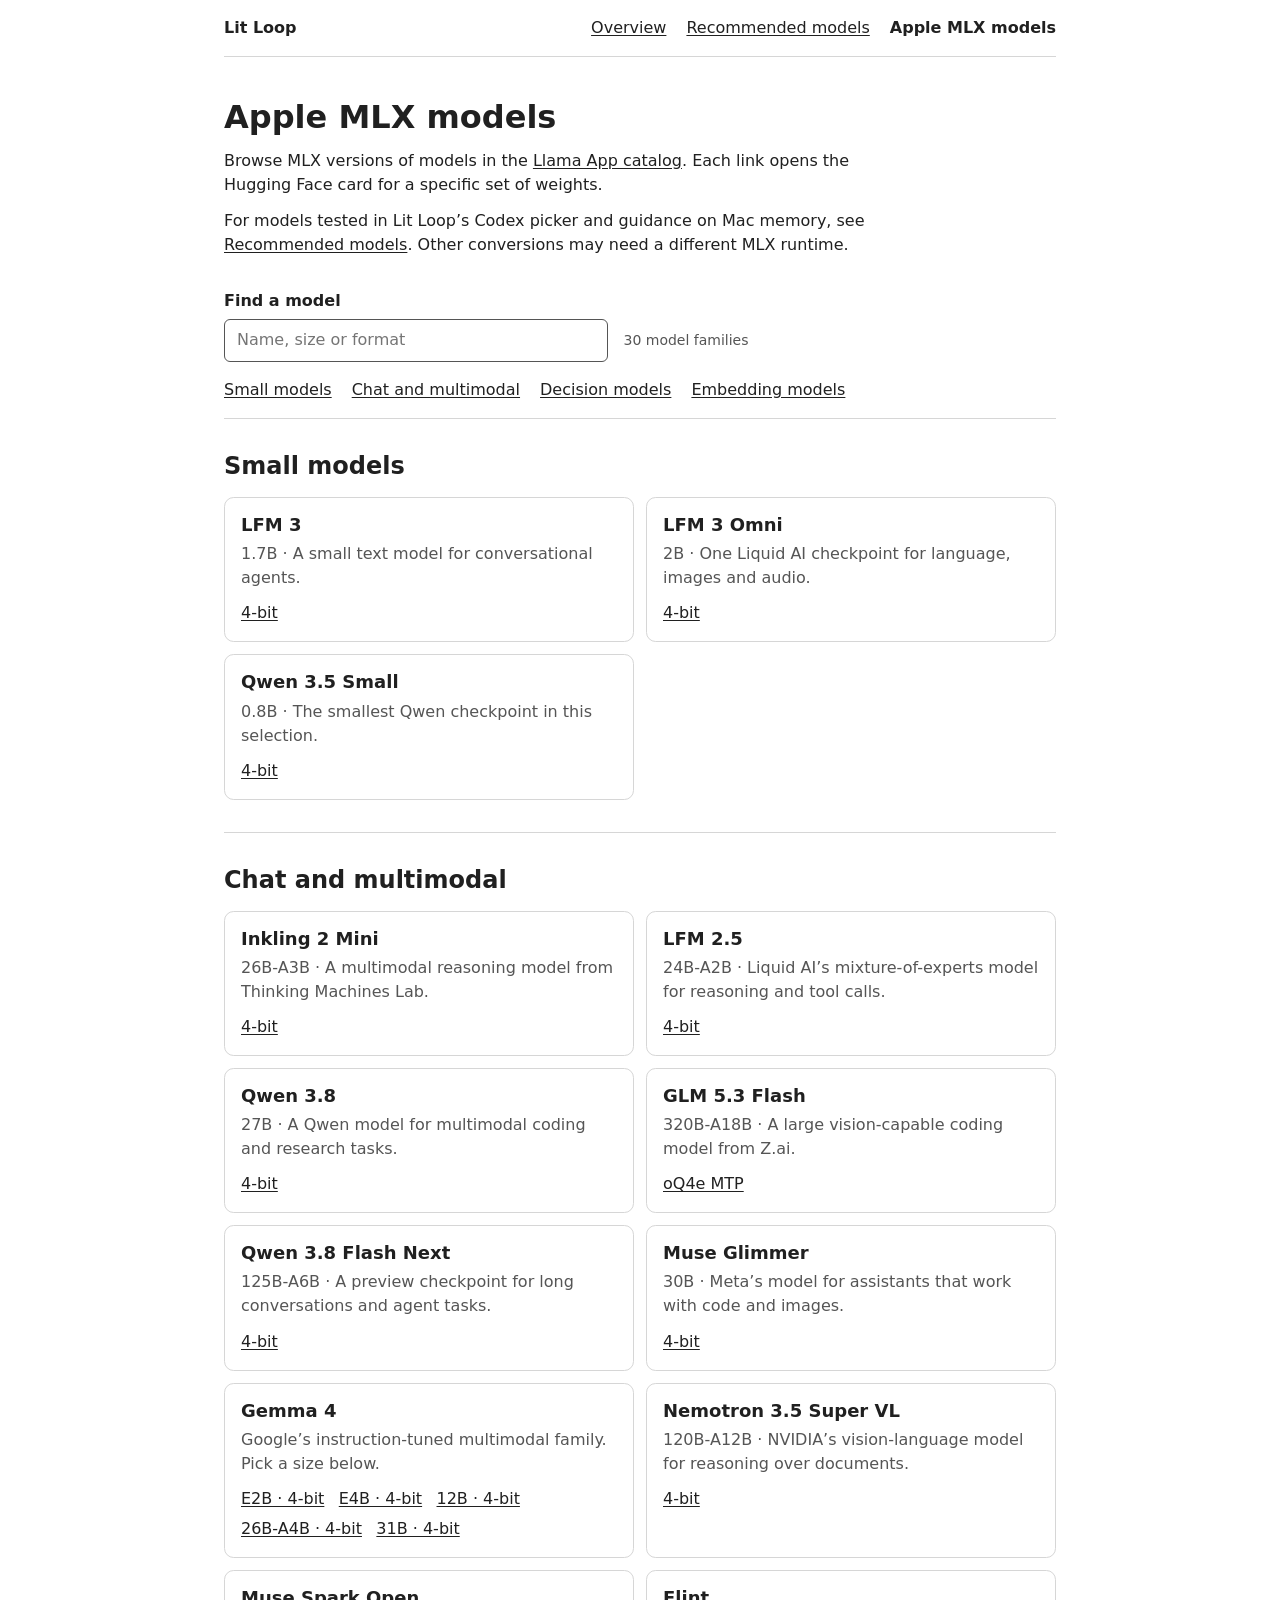
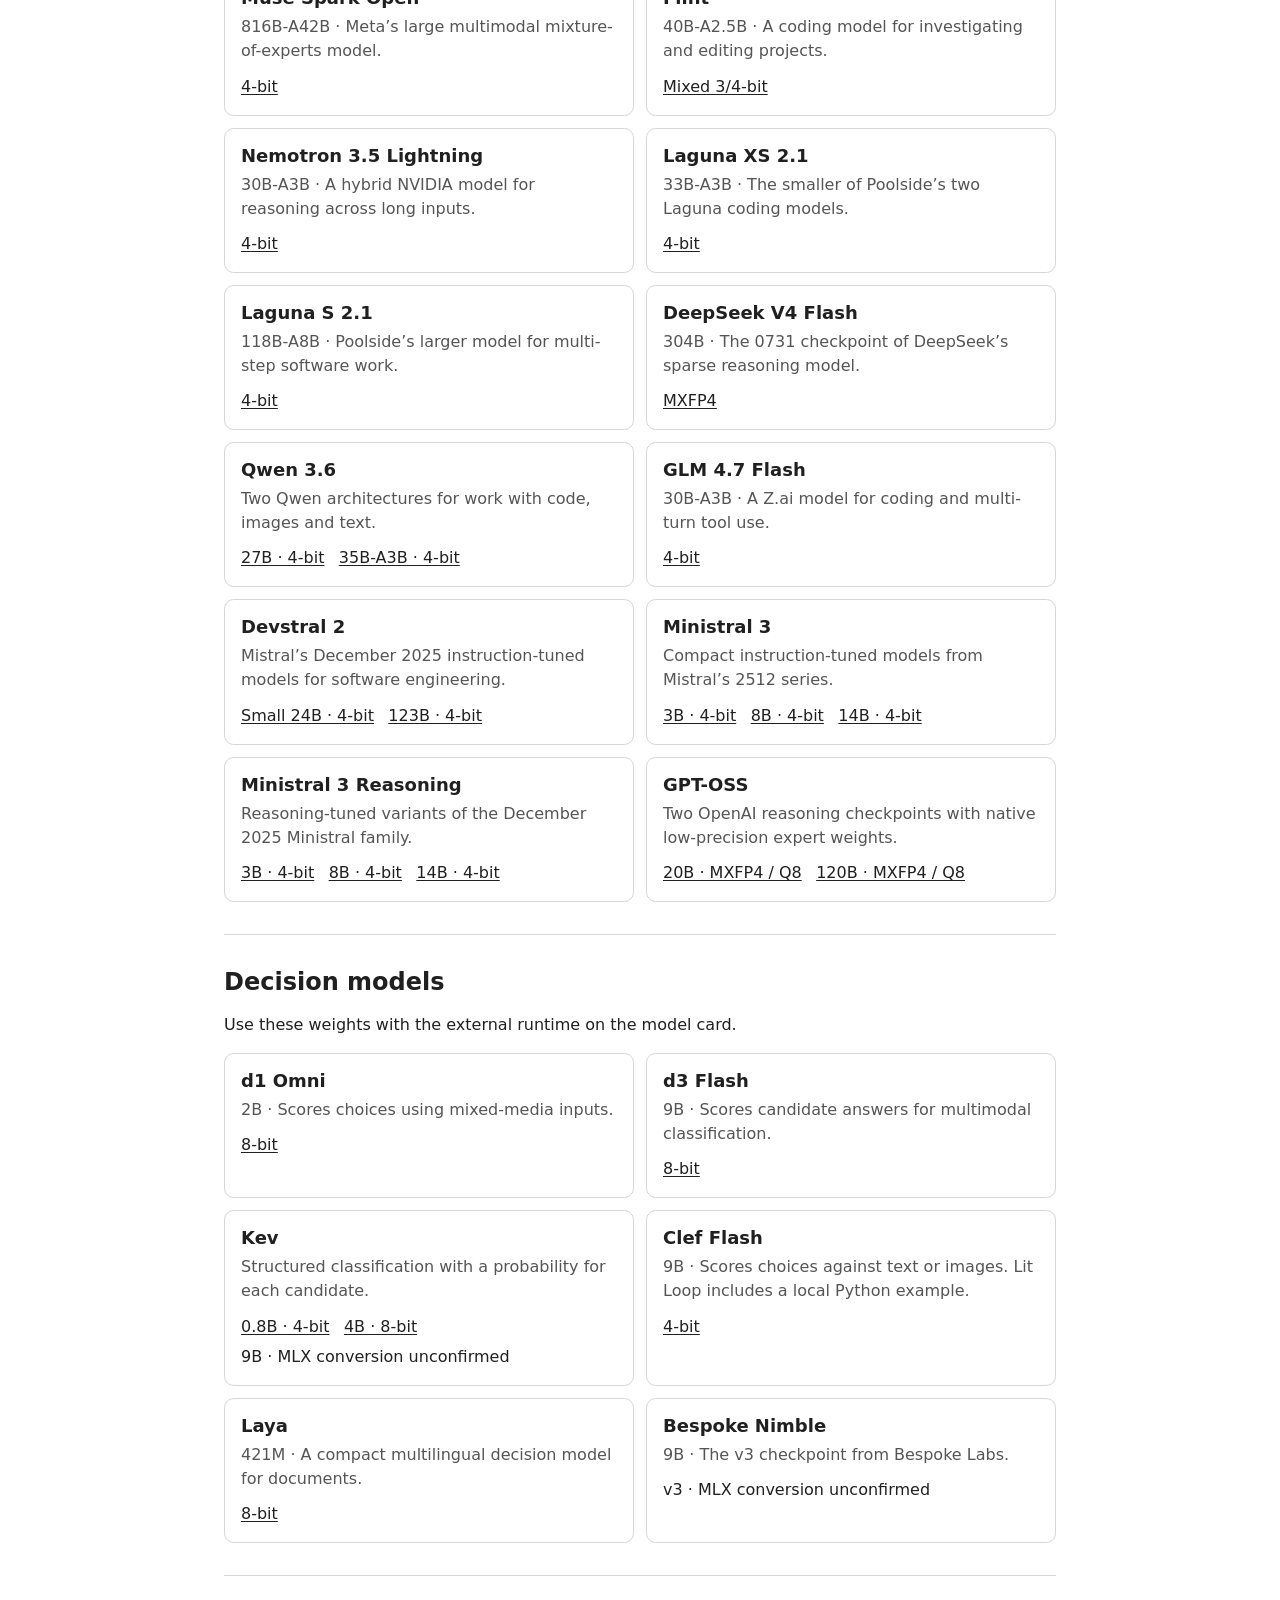
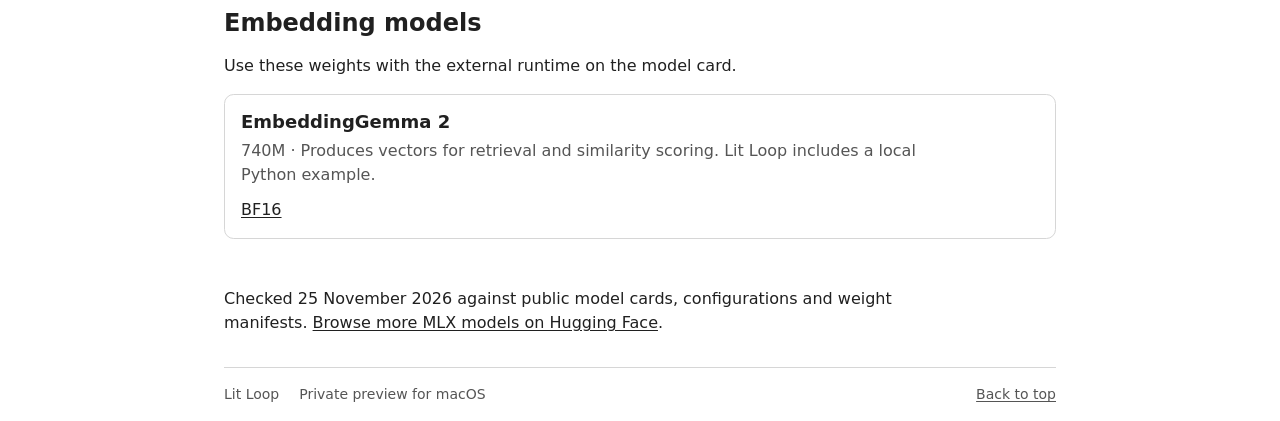
==== apple-mlx-models.html @ b69f9ca1 "Add searchable Apple MLX model catalog" ====
<!doctype html>
<html lang="en">
<head>
  <meta charset="utf-8">
  <meta name="color-scheme" content="light dark">
  <meta name="viewport" content="width=device-width, initial-scale=1">
  <meta name="description" content="Browse Apple MLX conversions of chat, decision and embedding models for Apple silicon.">
  <title>Apple MLX models — Lit Loop</title>
  <link rel="icon" href="data:,">
  <link rel="stylesheet" href="style.css">
</head>
<body id="top">
  <a class="skip" href="#main">Skip to content</a>
  <header class="shell masthead">
    <a class="wordmark" href="./" aria-label="Lit Loop home">Lit Loop</a>
    <nav aria-label="Main navigation">
      <a href="./">Overview</a>
      <a href="recommended-models.html">Recommended models</a>
      <a href="apple-mlx-models.html" aria-current="page">Apple MLX models</a>
    </nav>
  </header>


  <main id="main" class="shell catalog">
    <header class="page-intro">
      <h1>Apple MLX models</h1>
      <p>Browse MLX versions of models in the <a href="https://llama.app/models">Llama App catalog</a>. Each link opens the Hugging Face card for a specific set of weights.</p>
      <p>For models tested in Lit Loop’s Codex picker and guidance on Mac memory, see <a href="recommended-models.html">Recommended models</a>. Other conversions may need a different MLX runtime.</p>
    </header>
    <div id="catalog-search" hidden>
      <label for="filter">Find a model</label>
      <input id="filter" type="search" placeholder="Name, size or format">
      <span id="result" role="status"></span>
    </div>
    <nav class="catalog-index" aria-label="Model categories">
      <a href="#compact">Small models</a>
      <a href="#chat">Chat and multimodal</a>
      <a href="#decision">Decision models</a>
      <a href="#embedding">Embedding models</a>
    </nav>
    <section class="section catalog-section" id="compact" aria-labelledby="compact-title">
      <h2 id="compact-title">Small models</h2>
      <div class="catalog-grid">
        <article>
          <h3>LFM 3</h3>
          <p>1.7B · A small text model for conversational agents.</p>
          <ul>
            <li><a href="https://huggingface.co/LiquidAI/LFM3-1.7B-MLX-4bit" aria-label="LFM 3 4-bit on Hugging Face">4-bit</a></li>
          </ul>
        </article>
        <article>
          <h3>LFM 3 Omni</h3>
          <p>2B · One Liquid AI checkpoint for language, images and audio.</p>
          <ul>
            <li><a href="https://huggingface.co/LiquidAI/LFM3-Omni-2B-MLX-4bit" aria-label="LFM 3 Omni 4-bit on Hugging Face">4-bit</a></li>
          </ul>
        </article>
        <article>
          <h3>Qwen 3.5 Small</h3>
          <p>0.8B · The smallest Qwen checkpoint in this selection.</p>
          <ul>
            <li><a href="https://huggingface.co/mlx-community/Qwen3.5-0.8B-4bit" aria-label="Qwen 3.5 Small 4-bit on Hugging Face">4-bit</a></li>
          </ul>
        </article>
      </div>
    </section>
    <section class="section catalog-section" id="chat" aria-labelledby="chat-title">
      <h2 id="chat-title">Chat and multimodal</h2>
      <div class="catalog-grid">
        <article>
          <h3>Inkling 2 Mini</h3>
          <p>26B-A3B · A multimodal reasoning model from Thinking Machines Lab.</p>
          <ul>
            <li><a href="https://huggingface.co/mlx-community/Inkling-2-Mini-4bit" aria-label="Inkling 2 Mini 4-bit on Hugging Face">4-bit</a></li>
          </ul>
        </article>
        <article>
          <h3>LFM 2.5</h3>
          <p>24B-A2B · Liquid AI’s mixture-of-experts model for reasoning and tool calls.</p>
          <ul>
            <li><a href="https://huggingface.co/LiquidAI/LFM2.5-24B-A2B-MLX-4bit" aria-label="LFM 2.5 4-bit on Hugging Face">4-bit</a></li>
          </ul>
        </article>
        <article>
          <h3>Qwen 3.8</h3>
          <p>27B · A Qwen model for multimodal coding and research tasks.</p>
          <ul>
            <li><a href="https://huggingface.co/mlx-community/Qwen3.8-27B-4bit" aria-label="Qwen 3.8 4-bit on Hugging Face">4-bit</a></li>
          </ul>
        </article>
        <article>
          <h3>GLM 5.3 Flash</h3>
          <p>320B-A18B · A large vision-capable coding model from Z.ai.</p>
          <ul>
            <li><a href="https://huggingface.co/Jundot/GLM-5.3-Flash-oQ4e-mtp" aria-label="GLM 5.3 Flash oQ4e MTP on Hugging Face">oQ4e MTP</a></li>
          </ul>
        </article>
        <article>
          <h3>Qwen 3.8 Flash Next</h3>
          <p>125B-A6B · A preview checkpoint for long conversations and agent tasks.</p>
          <ul>
            <li><a href="https://huggingface.co/mlx-community/Qwen3.8-Flash-Next-4bit" aria-label="Qwen 3.8 Flash Next 4-bit on Hugging Face">4-bit</a></li>
          </ul>
        </article>
        <article>
          <h3>Muse Glimmer</h3>
          <p>30B · Meta’s model for assistants that work with code and images.</p>
          <ul>
            <li><a href="https://huggingface.co/mlx-community/Muse-Glimmer-30B-4bit" aria-label="Muse Glimmer 4-bit on Hugging Face">4-bit</a></li>
          </ul>
        </article>
        <article>
          <h3>Gemma 4</h3>
          <p>Google’s instruction-tuned multimodal family. Pick a size below.</p>
          <ul>
            <li><a href="https://huggingface.co/mlx-community/gemma-4-e2b-it-4bit" aria-label="Gemma 4 E2B · 4-bit on Hugging Face">E2B · 4-bit</a></li>
            <li><a href="https://huggingface.co/mlx-community/gemma-4-e4b-it-4bit" aria-label="Gemma 4 E4B · 4-bit on Hugging Face">E4B · 4-bit</a></li>
            <li><a href="https://huggingface.co/lmstudio-community/gemma-4-12B-it-MLX-4bit" aria-label="Gemma 4 12B · 4-bit on Hugging Face">12B · 4-bit</a></li>
            <li><a href="https://huggingface.co/mlx-community/gemma-4-26b-a4b-it-4bit" aria-label="Gemma 4 26B-A4B · 4-bit on Hugging Face">26B-A4B · 4-bit</a></li>
            <li><a href="https://huggingface.co/mlx-community/gemma-4-31b-it-4bit" aria-label="Gemma 4 31B · 4-bit on Hugging Face">31B · 4-bit</a></li>
          </ul>
        </article>
        <article>
          <h3>Nemotron 3.5 Super VL</h3>
          <p>120B-A12B · NVIDIA’s vision-language model for reasoning over documents.</p>
          <ul>
            <li><a href="https://huggingface.co/Duckets/NVIDIA-Nemotron-3.5-Super-VL-120B-A12B-MLX-4bit" aria-label="Nemotron 3.5 Super VL 4-bit on Hugging Face">4-bit</a></li>
          </ul>
        </article>
        <article>
          <h3>Muse Spark Open</h3>
          <p>816B-A42B · Meta’s large multimodal mixture-of-experts model.</p>
          <ul>
            <li><a href="https://huggingface.co/mlx-community/Muse-Spark-Open-816B-A42B-4bit" aria-label="Muse Spark Open 4-bit on Hugging Face">4-bit</a></li>
          </ul>
        </article>
        <article>
          <h3>Flint</h3>
          <p>40B-A2.5B · A coding model for investigating and editing projects.</p>
          <ul>
            <li><a href="https://huggingface.co/mlx-community/flint-mixed-3-4bit" aria-label="Flint Mixed 3/4-bit on Hugging Face">Mixed 3/4-bit</a></li>
          </ul>
        </article>
        <article>
          <h3>Nemotron 3.5 Lightning</h3>
          <p>30B-A3B · A hybrid NVIDIA model for reasoning across long inputs.</p>
          <ul>
            <li><a href="https://huggingface.co/mlx-community/NVIDIA-Nemotron-3.5-Lightning-30B-A3B-4bit" aria-label="Nemotron 3.5 Lightning 4-bit on Hugging Face">4-bit</a></li>
          </ul>
        </article>
        <article>
          <h3>Laguna XS 2.1</h3>
          <p>33B-A3B · The smaller of Poolside’s two Laguna coding models.</p>
          <ul>
            <li><a href="https://huggingface.co/mlx-community/Laguna-XS-2.1-4bit" aria-label="Laguna XS 2.1 4-bit on Hugging Face">4-bit</a></li>
          </ul>
        </article>
        <article>
          <h3>Laguna S 2.1</h3>
          <p>118B-A8B · Poolside’s larger model for multi-step software work.</p>
          <ul>
            <li><a href="https://huggingface.co/TensorFold/Laguna-S-2.1-MLX-4bit" aria-label="Laguna S 2.1 4-bit on Hugging Face">4-bit</a></li>
          </ul>
        </article>
        <article>
          <h3>DeepSeek V4 Flash</h3>
          <p>304B · The 0731 checkpoint of DeepSeek’s sparse reasoning model.</p>
          <ul>
            <li><a href="https://huggingface.co/TensorFold/DeepSeek-V4-Flash-0731-MXFP4-MLX" aria-label="DeepSeek V4 Flash MXFP4 on Hugging Face">MXFP4</a></li>
          </ul>
        </article>
        <article>
          <h3>Qwen 3.6</h3>
          <p>Two Qwen architectures for work with code, images and text.</p>
          <ul>
            <li><a href="https://huggingface.co/mlx-community/Qwen3.6-27B-4bit" aria-label="Qwen 3.6 27B · 4-bit on Hugging Face">27B · 4-bit</a></li>
            <li><a href="https://huggingface.co/mlx-community/Qwen3.6-35B-A3B-4bit" aria-label="Qwen 3.6 35B-A3B · 4-bit on Hugging Face">35B-A3B · 4-bit</a></li>
          </ul>
        </article>
        <article>
          <h3>GLM 4.7 Flash</h3>
          <p>30B-A3B · A Z.ai model for coding and multi-turn tool use.</p>
          <ul>
            <li><a href="https://huggingface.co/mlx-community/GLM-4.7-Flash-4bit" aria-label="GLM 4.7 Flash 4-bit on Hugging Face">4-bit</a></li>
          </ul>
        </article>
        <article>
          <h3>Devstral 2</h3>
          <p>Mistral’s December 2025 instruction-tuned models for software engineering.</p>
          <ul>
            <li><a href="https://huggingface.co/mlx-community/Devstral-Small-2-24B-Instruct-2512-4bit" aria-label="Devstral 2 Small 24B · 4-bit on Hugging Face">Small 24B · 4-bit</a></li>
            <li><a href="https://huggingface.co/mlx-community/Devstral-2-123B-Instruct-2512-4bit" aria-label="Devstral 2 123B · 4-bit on Hugging Face">123B · 4-bit</a></li>
          </ul>
        </article>
        <article>
          <h3>Ministral 3</h3>
          <p>Compact instruction-tuned models from Mistral’s 2512 series.</p>
          <ul>
            <li><a href="https://huggingface.co/mlx-community/Ministral-3-3B-Instruct-2512-4bit" aria-label="Ministral 3 3B · 4-bit on Hugging Face">3B · 4-bit</a></li>
            <li><a href="https://huggingface.co/mlx-community/Ministral-3-8B-Instruct-2512-4bit" aria-label="Ministral 3 8B · 4-bit on Hugging Face">8B · 4-bit</a></li>
            <li><a href="https://huggingface.co/mlx-community/Ministral-3-14B-Instruct-2512-4bit" aria-label="Ministral 3 14B · 4-bit on Hugging Face">14B · 4-bit</a></li>
          </ul>
        </article>
        <article>
          <h3>Ministral 3 Reasoning</h3>
          <p>Reasoning-tuned variants of the December 2025 Ministral family.</p>
          <ul>
            <li><a href="https://huggingface.co/mlx-community/Ministral-3-3B-Reasoning-2512-4bit" aria-label="Ministral 3 Reasoning 3B · 4-bit on Hugging Face">3B · 4-bit</a></li>
            <li><a href="https://huggingface.co/mlx-community/Ministral-3-8B-Reasoning-2512-4bit" aria-label="Ministral 3 Reasoning 8B · 4-bit on Hugging Face">8B · 4-bit</a></li>
            <li><a href="https://huggingface.co/mlx-community/Ministral-3-14B-Reasoning-2512-4bit" aria-label="Ministral 3 Reasoning 14B · 4-bit on Hugging Face">14B · 4-bit</a></li>
          </ul>
        </article>
        <article>
          <h3>GPT-OSS</h3>
          <p>Two OpenAI reasoning checkpoints with native low-precision expert weights.</p>
          <ul>
            <li><a href="https://huggingface.co/mlx-community/gpt-oss-20b-MXFP4-Q8" aria-label="GPT-OSS 20B · MXFP4 / Q8 on Hugging Face">20B · MXFP4 / Q8</a></li>
            <li><a href="https://huggingface.co/mlx-community/gpt-oss-120b-MXFP4-Q8" aria-label="GPT-OSS 120B · MXFP4 / Q8 on Hugging Face">120B · MXFP4 / Q8</a></li>
          </ul>
        </article>
      </div>
    </section>
    <section class="section catalog-section" id="decision" aria-labelledby="decision-title">
      <h2 id="decision-title">Decision models</h2>
      <p class="section-note">Use these weights with the external runtime on the model card.</p>
      <div class="catalog-grid">
        <article>
          <h3>d1 Omni</h3>
          <p>2B · Scores choices using mixed-media inputs.</p>
          <ul>
            <li><a href="https://huggingface.co/LiquidAI/d1-Omni-2B-MLX-8bit" aria-label="d1 Omni 8-bit on Hugging Face">8-bit</a></li>
          </ul>
        </article>
        <article>
          <h3>d3 Flash</h3>
          <p>9B · Scores candidate answers for multimodal classification.</p>
          <ul>
            <li><a href="https://huggingface.co/sergolsub/d3-flash-9B-MLX-8bit" aria-label="d3 Flash 8-bit on Hugging Face">8-bit</a></li>
          </ul>
        </article>
        <article>
          <h3>Kev</h3>
          <p>Structured classification with a probability for each candidate.</p>
          <ul>
            <li><a href="https://huggingface.co/AbstractFramework/kev-0.8b-mlx-4bit" aria-label="Kev 0.8B · 4-bit on Hugging Face">0.8B · 4-bit</a></li>
            <li><a href="https://huggingface.co/RoderickQiu/kev-4b-mlx-8bit" aria-label="Kev 4B · 8-bit on Hugging Face">4B · 8-bit</a></li>
            <li>9B · MLX conversion unconfirmed</li>
          </ul>
        </article>
        <article>
          <h3>Clef Flash</h3>
          <p>9B · Scores choices against text or images. Lit Loop includes a local Python example.</p>
          <ul>
            <li><a href="https://huggingface.co/mlx-community/clef-flash-4bit" aria-label="Clef Flash 4-bit on Hugging Face">4-bit</a></li>
          </ul>
        </article>
        <article>
          <h3>Laya</h3>
          <p>421M · A compact multilingual decision model for documents.</p>
          <ul>
            <li><a href="https://huggingface.co/cavi-ai/laya-MLX-8bit" aria-label="Laya 8-bit on Hugging Face">8-bit</a></li>
          </ul>
        </article>
        <article>
          <h3>Bespoke Nimble</h3>
          <p>9B · The v3 checkpoint from Bespoke Labs.</p>
          <ul>
            <li>v3 · MLX conversion unconfirmed</li>
          </ul>
        </article>
      </div>
    </section>
    <section class="section catalog-section" id="embedding" aria-labelledby="embedding-title">
      <h2 id="embedding-title">Embedding models</h2>
      <p class="section-note">Use these weights with the external runtime on the model card.</p>
      <div class="catalog-grid">
        <article>
          <h3>EmbeddingGemma 2</h3>
          <p>740M · Produces vectors for retrieval and similarity scoring. Lit Loop includes a local Python example.</p>
          <ul>
            <li><a href="https://huggingface.co/mlx-community/embeddinggemma-2-bf16" aria-label="EmbeddingGemma 2 BF16 on Hugging Face">BF16</a></li>
          </ul>
        </article>
      </div>
    </section>
    <p class="catalog-end">Checked 25 November 2026 against public model cards, configurations and weight manifests. <a href="https://huggingface.co/models?library=mlx">Browse more MLX models on Hugging Face</a>.</p>
  </main>
  <footer class="shell">
    <span class="footer-brand">Lit Loop</span>
    <span>Private preview for macOS</span>
    <a href="#top">Back to top</a>
  </footer>
  <script src="catalog.js"></script>
</body>
</html>
---- style.css ----
:root {
  color-scheme: light dark;
  font-family: system-ui;
  line-height: 1.5;
  --paper: #fff;
  --ink: #202020;
  --secondary: #555;
  --line: #d6d6d6;
}

@media (prefers-color-scheme: dark) {
  :root {
    --paper: #171717;
    --ink: #f1f1f1;
    --secondary: #c0c0c0;
    --line: #494949;
  }
}

* { box-sizing: border-box; }
body { margin: 0; color: var(--ink); background: var(--paper); }
.shell { width: min(52rem, calc(100% - 2.5rem)); margin-inline: auto; }
h1, h2, h3, p, figure, dl, dd, ol { margin: 0; }
h1, h2, h3 { font-weight: bold; line-height: 1.25; }
h1 { font-size: 2rem; }
h2 { font-size: 1.5rem; }
h3 { font-size: 1.125rem; }
p { max-width: 68ch; }
a { color: inherit; text-underline-offset: .15em; }
a:focus-visible { outline: 2px solid currentColor; outline-offset: 3px; }
.skip { position: absolute; top: .75rem; left: .75rem; padding: .5rem; background: var(--paper); }
.skip:not(:focus) { clip-path: inset(50%); }

.masthead, nav, figcaption, footer {
  display: flex;
  align-items: baseline;
  flex-wrap: wrap;
  gap: .5rem 1.25rem;
}
.masthead, figcaption { justify-content: space-between; }
.masthead { padding-block: 1rem; border-bottom: 1px solid var(--line); }
.wordmark, nav [aria-current="page"] { font-weight: bold; text-decoration: none; }
.wordmark:hover, nav a:hover { text-decoration: underline; }

.page-intro { padding-block: 2.5rem 2rem; }
.page-intro p { margin-top: .75rem; }
.page-intro > a { display: inline-block; margin-top: .75rem; }
figure img { display: block; width: 100%; height: auto; filter: grayscale(1); }
figcaption, footer { font-size: .875rem; color: var(--secondary); }
figcaption { margin-top: .5rem; }
.section, footer { border-top: 1px solid var(--line); }
.section { padding-block: 2rem; }
figure + .section { margin-top: 2rem; }
footer { padding-block: 1rem; }
footer a { margin-inline-start: auto; }

.steps { margin-top: 1rem; padding-inline-start: 1.5rem; }
.steps li + li, .specialists > div + div { margin-top: 1rem; }
.steps p, .model-copy p { margin-top: .375rem; }
.compatibility dl, .guide-prose, .specialists, .section-note { margin-top: 1rem; }
.compatibility dl > div, .specs > div {
  display: grid;
  grid-template-columns: 9rem 1fr;
  gap: .25rem 1rem;
}
.compatibility dl > div + div, .guide-prose p + p { margin-top: .75rem; }
dt { font-weight: bold; }

.model-row {
  display: grid;
  grid-template-columns: 1fr 1fr;
  align-items: start;
  gap: 1.5rem;
  margin-top: 1.25rem;
  padding-top: 1.25rem;
  border-top: 1px solid var(--line);
}
.recommendation {
  display: inline-block;
  padding: .05rem .375rem;
  margin-bottom: .5rem;
  border: 1px solid currentColor;
  font-size: .8125rem;
  color: var(--secondary);
}
.model-copy a { display: inline-block; margin-top: .5rem; }
.specs > div { grid-template-columns: 8rem 1fr; }
.specs > div + div { margin-top: .375rem; }

@media (max-width: 40rem) {
  .model-row { grid-template-columns: 1fr; gap: 1rem; }
  .page-intro { padding-block: 2rem 1.5rem; }
}
@media (max-width: 30rem) {
  .compatibility dl > div { grid-template-columns: 1fr; }
  .specs > div { grid-template-columns: 7.5rem 1fr; gap: .25rem .5rem; }
}

/* Static catalog with an optional live filter. */
.catalog-index { padding-block: 1rem; }
#catalog-search label { display: block; font-weight: bold; margin-bottom: .35rem; }
#catalog-search input {
  width: min(100%, 24rem); padding: .55rem .75rem; font: inherit;
  color: var(--ink); background: var(--paper); border: 1px solid var(--secondary); border-radius: .375rem;
}
#result { display: inline-block; margin: .4rem .65rem; font-size: .875rem; color: var(--secondary); }
.catalog-grid { display: grid; grid-template-columns: repeat(auto-fit, minmax(min(100%, 19rem), 1fr)); gap: .75rem; margin-top: 1rem; }
.catalog-grid article { border: 1px solid var(--line); border-radius: .6rem; padding: 1rem; }
.catalog-grid p { margin: .35rem 0 .7rem; color: var(--secondary); }
.catalog-grid ul { padding: 0; list-style: none; display: flex; flex-wrap: wrap; gap: .4rem .9rem; margin: 0; }
.catalog-end { padding-block: 1rem 2rem; }
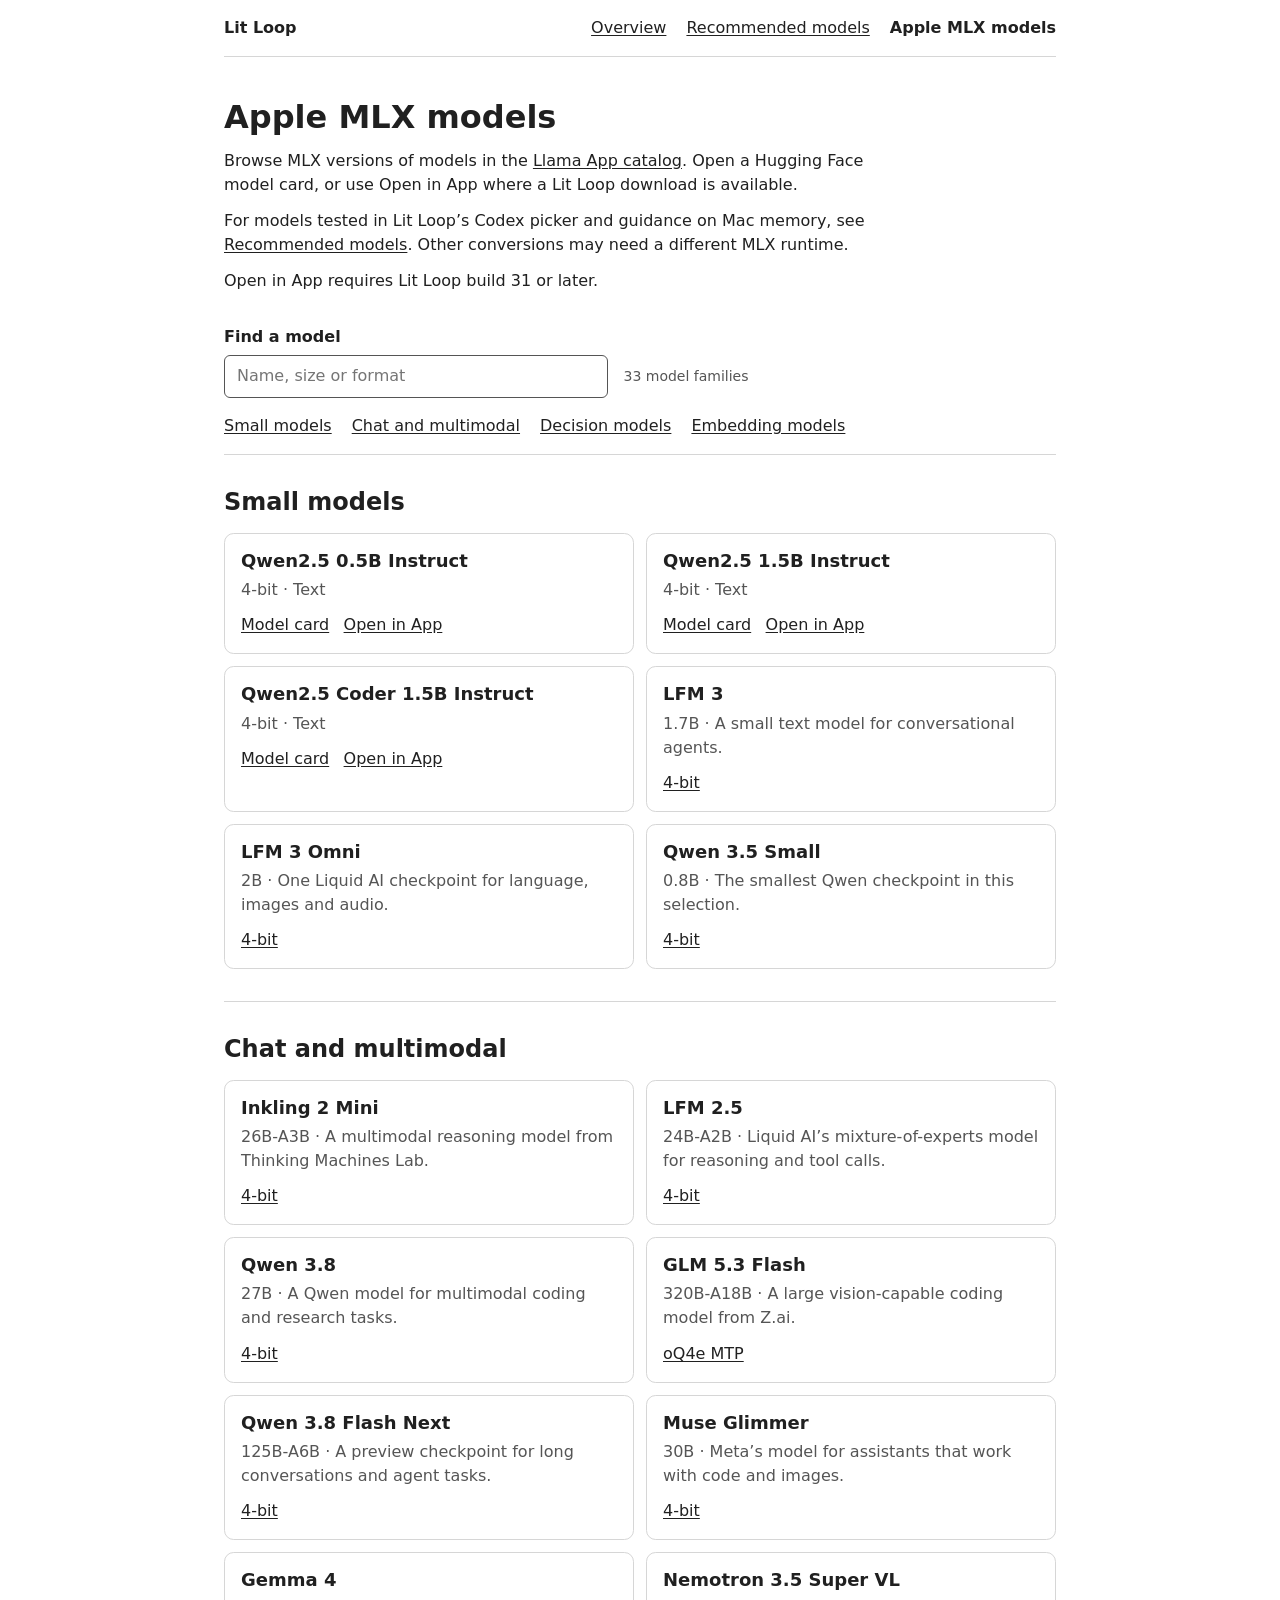
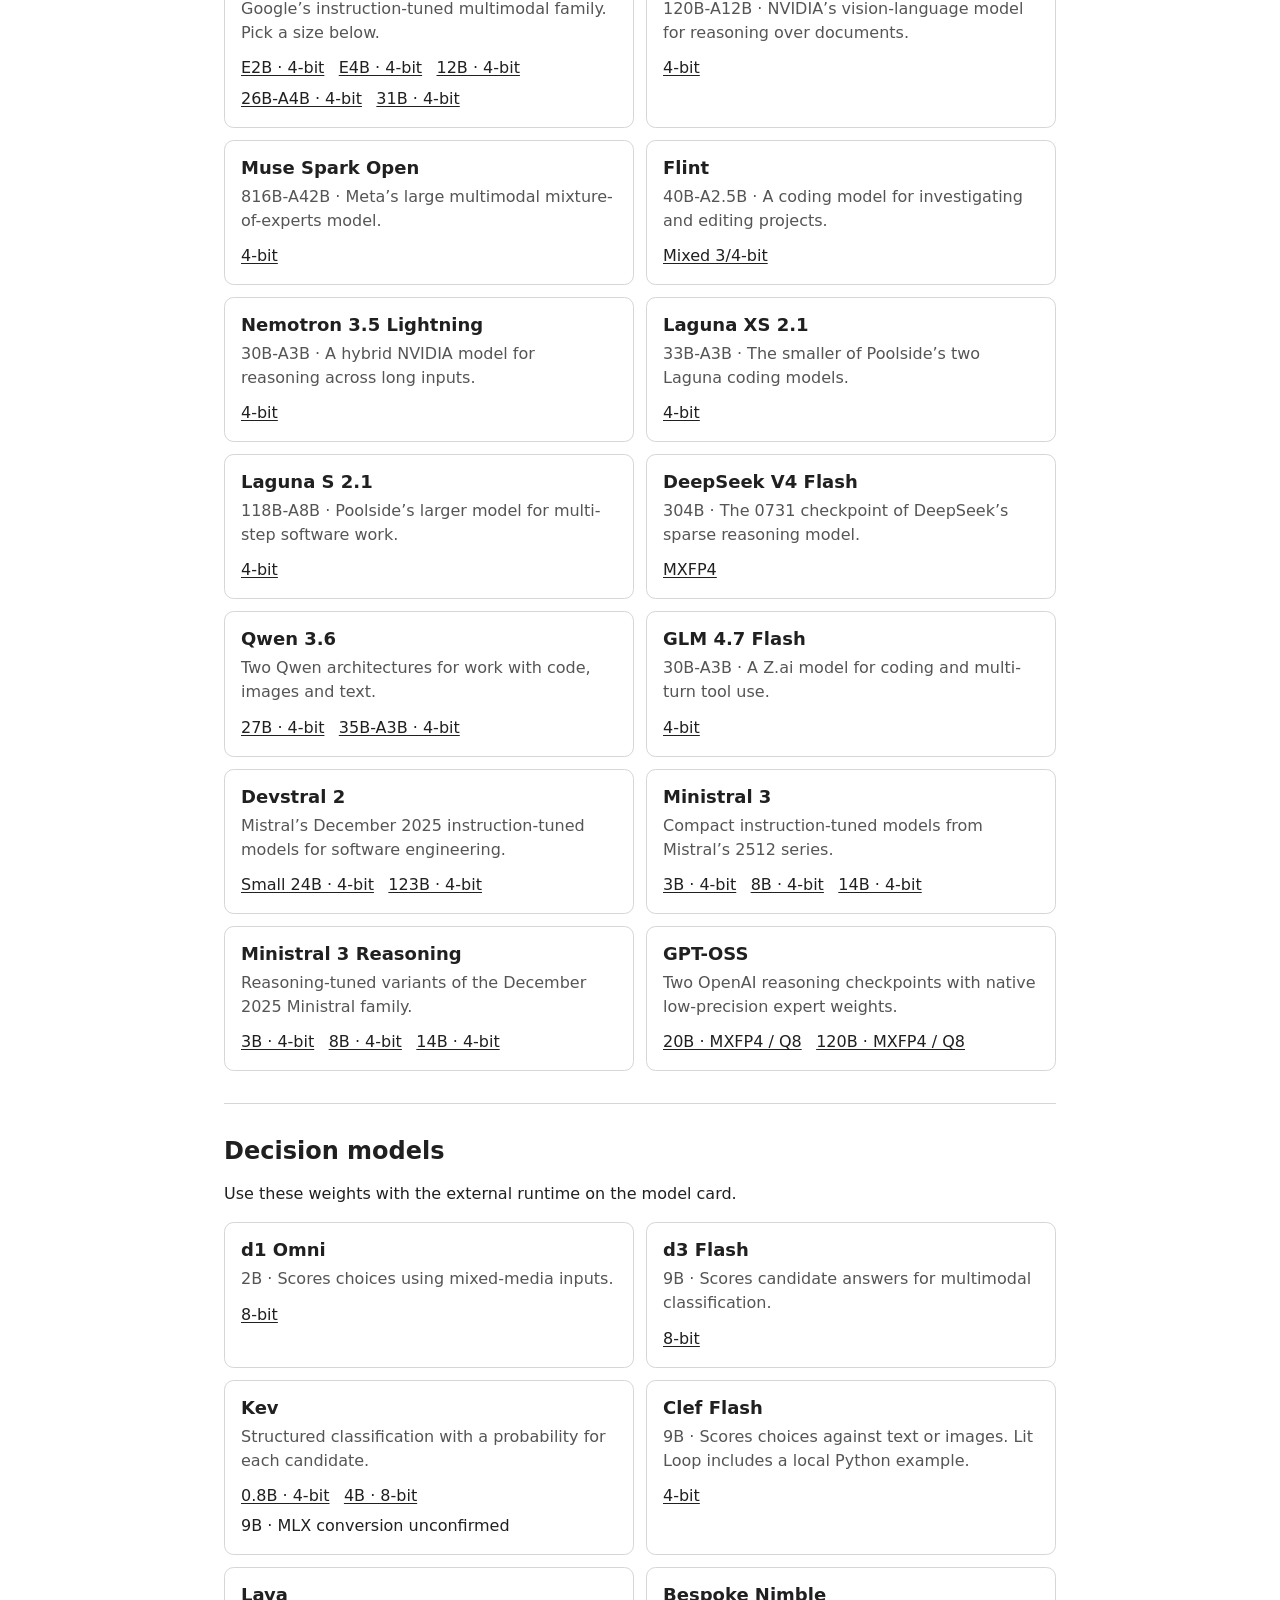
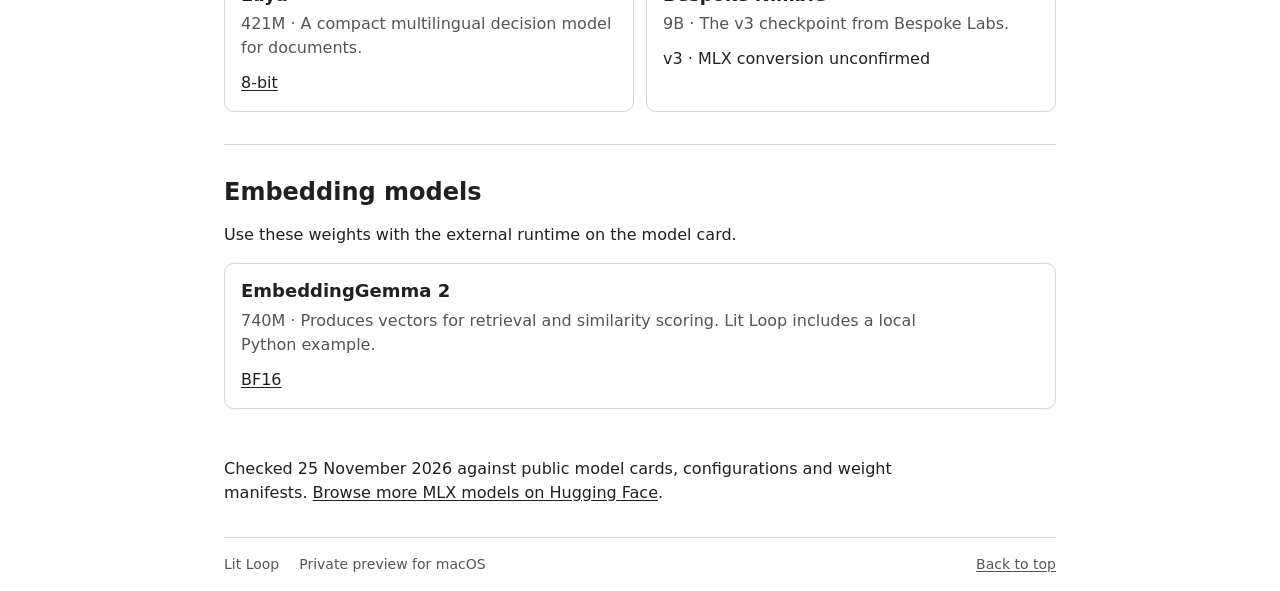
==== commit 78f3d6e3: "Add Open in App links for pinned Qwen models" ====
--- a/apple-mlx-models.html
+++ b/apple-mlx-models.html
@@ -24,8 +24,9 @@
   <main id="main" class="shell catalog">
     <header class="page-intro">
       <h1>Apple MLX models</h1>
-      <p>Browse MLX versions of models in the <a href="https://llama.app/models">Llama App catalog</a>. Each link opens the Hugging Face card for a specific set of weights.</p>
+      <p>Browse MLX versions of models in the <a href="https://llama.app/models">Llama App catalog</a>. Open a Hugging Face model card, or use Open in App where a Lit Loop download is available.</p>
       <p>For models tested in Lit Loop’s Codex picker and guidance on Mac memory, see <a href="recommended-models.html">Recommended models</a>. Other conversions may need a different MLX runtime.</p>
+      <p>Open in App requires Lit Loop build 31 or later.</p>
     </header>
     <div id="catalog-search" hidden>
       <label for="filter">Find a model</label>
@@ -42,6 +43,30 @@
       <h2 id="compact-title">Small models</h2>
       <div class="catalog-grid">
         <article>
+          <h3>Qwen2.5 0.5B Instruct</h3>
+          <p>4-bit · Text</p>
+          <ul>
+            <li><a href="https://huggingface.co/mlx-community/Qwen2.5-0.5B-Instruct-4bit/blob/a5339a4131f135d0fdc6a5c8b5bbed2753bbe0f3/README.md">Model card</a></li>
+            <li><a href="litloop://download?repo=mlx-community/Qwen2.5-0.5B-Instruct-4bit&amp;revision=a5339a4131f135d0fdc6a5c8b5bbed2753bbe0f3" aria-label="Open in App: Qwen2.5 0.5B Instruct (4-bit)">Open in App</a></li>
+          </ul>
+        </article>
+        <article>
+          <h3>Qwen2.5 1.5B Instruct</h3>
+          <p>4-bit · Text</p>
+          <ul>
+            <li><a href="https://huggingface.co/mlx-community/Qwen2.5-1.5B-Instruct-4bit/blob/8b403126fc14f14cfc99bb4cfa72ecbc129ea677/README.md">Model card</a></li>
+            <li><a href="litloop://download?repo=mlx-community/Qwen2.5-1.5B-Instruct-4bit&amp;revision=8b403126fc14f14cfc99bb4cfa72ecbc129ea677" aria-label="Open in App: Qwen2.5 1.5B Instruct (4-bit)">Open in App</a></li>
+          </ul>
+        </article>
+        <article>
+          <h3>Qwen2.5 Coder 1.5B Instruct</h3>
+          <p>4-bit · Text</p>
+          <ul>
+            <li><a href="https://huggingface.co/mlx-community/Qwen2.5-Coder-1.5B-Instruct-4bit/blob/b3252a2f97102b1fb1571fec2c9b27219a8536be/README.md">Model card</a></li>
+            <li><a href="litloop://download?repo=mlx-community/Qwen2.5-Coder-1.5B-Instruct-4bit&amp;revision=b3252a2f97102b1fb1571fec2c9b27219a8536be" aria-label="Open in App: Qwen2.5 Coder 1.5B Instruct (4-bit)">Open in App</a></li>
+          </ul>
+        </article>
+        <article>
           <h3>LFM 3</h3>
           <p>1.7B · A small text model for conversational agents.</p>
           <ul>
--- a/style.css
+++ b/style.css
@@ -83,7 +83,7 @@
   font-size: .8125rem;
   color: var(--secondary);
 }
-.model-copy a { display: inline-block; margin-top: .5rem; }
+.model-actions { display: flex; flex-wrap: wrap; gap: .25rem 1rem; margin-top: .5rem; }
 .specs > div { grid-template-columns: 8rem 1fr; }
 .specs > div + div { margin-top: .375rem; }
 
